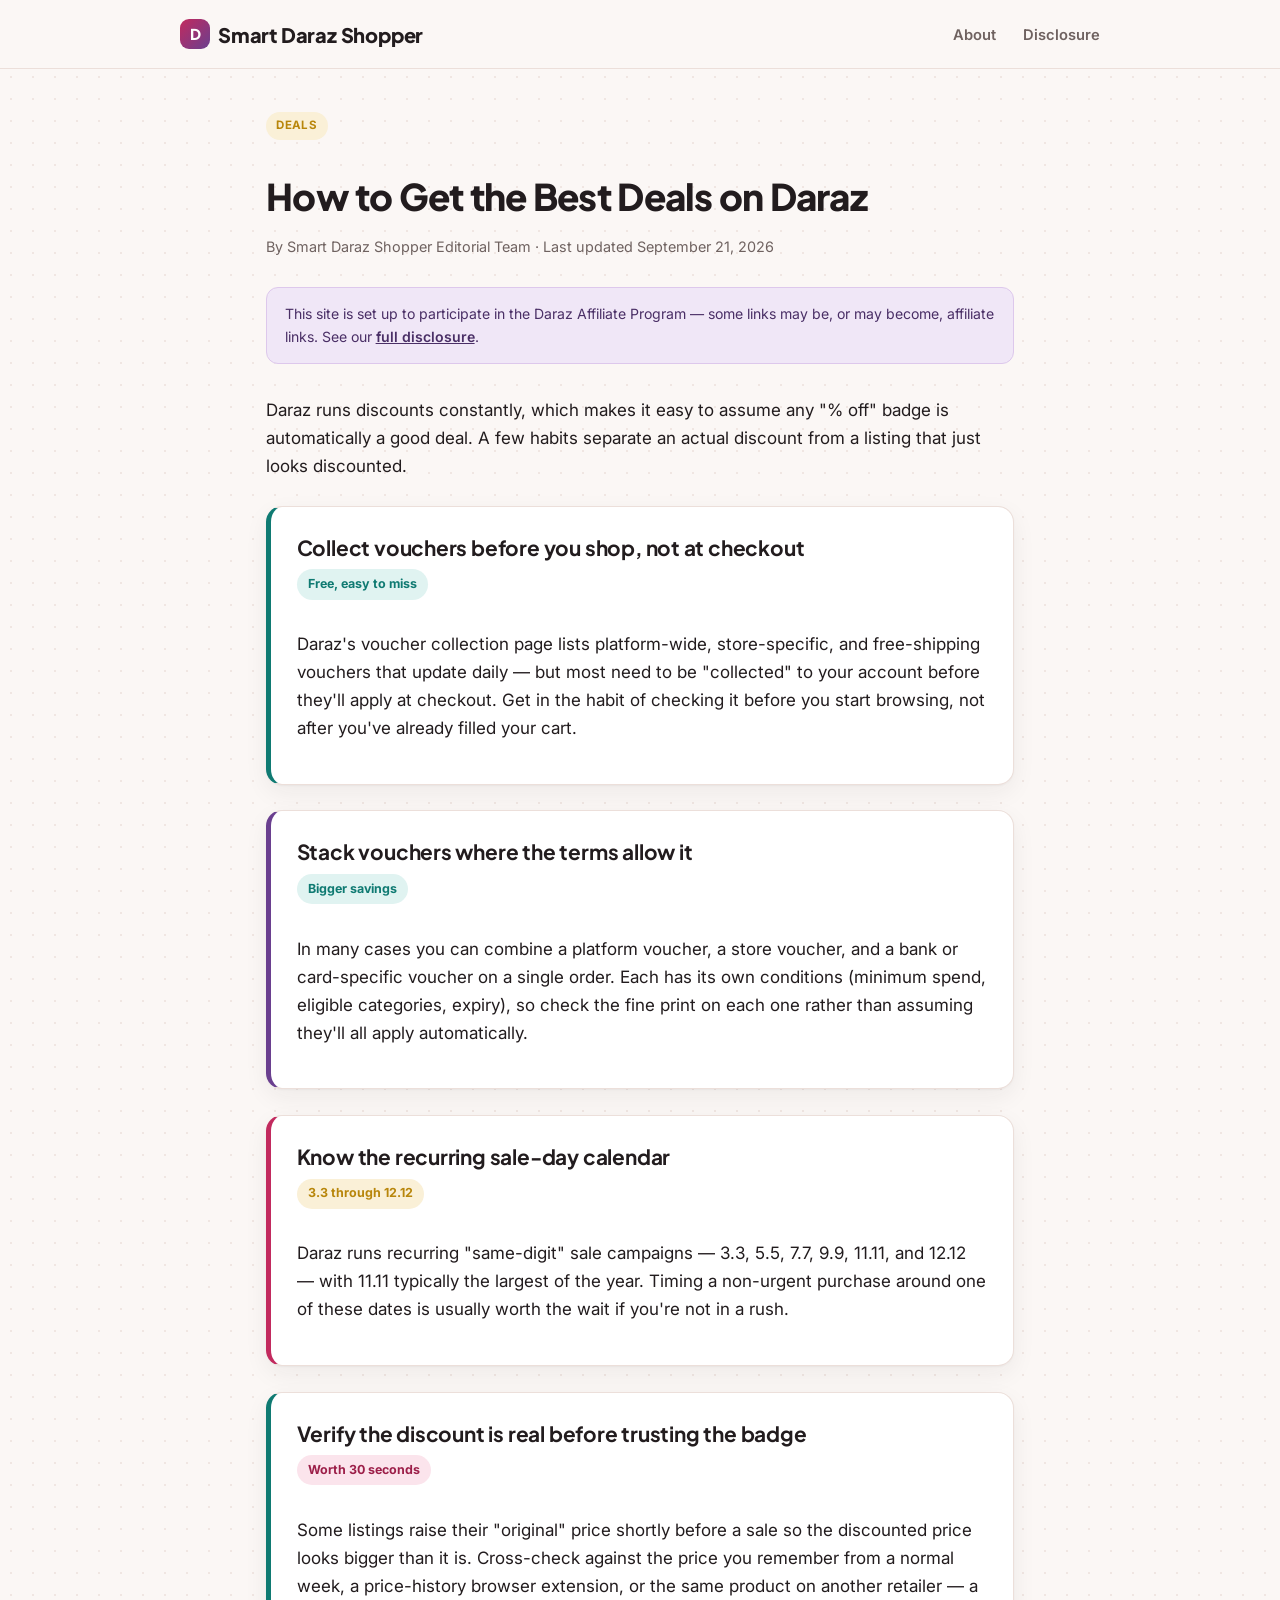
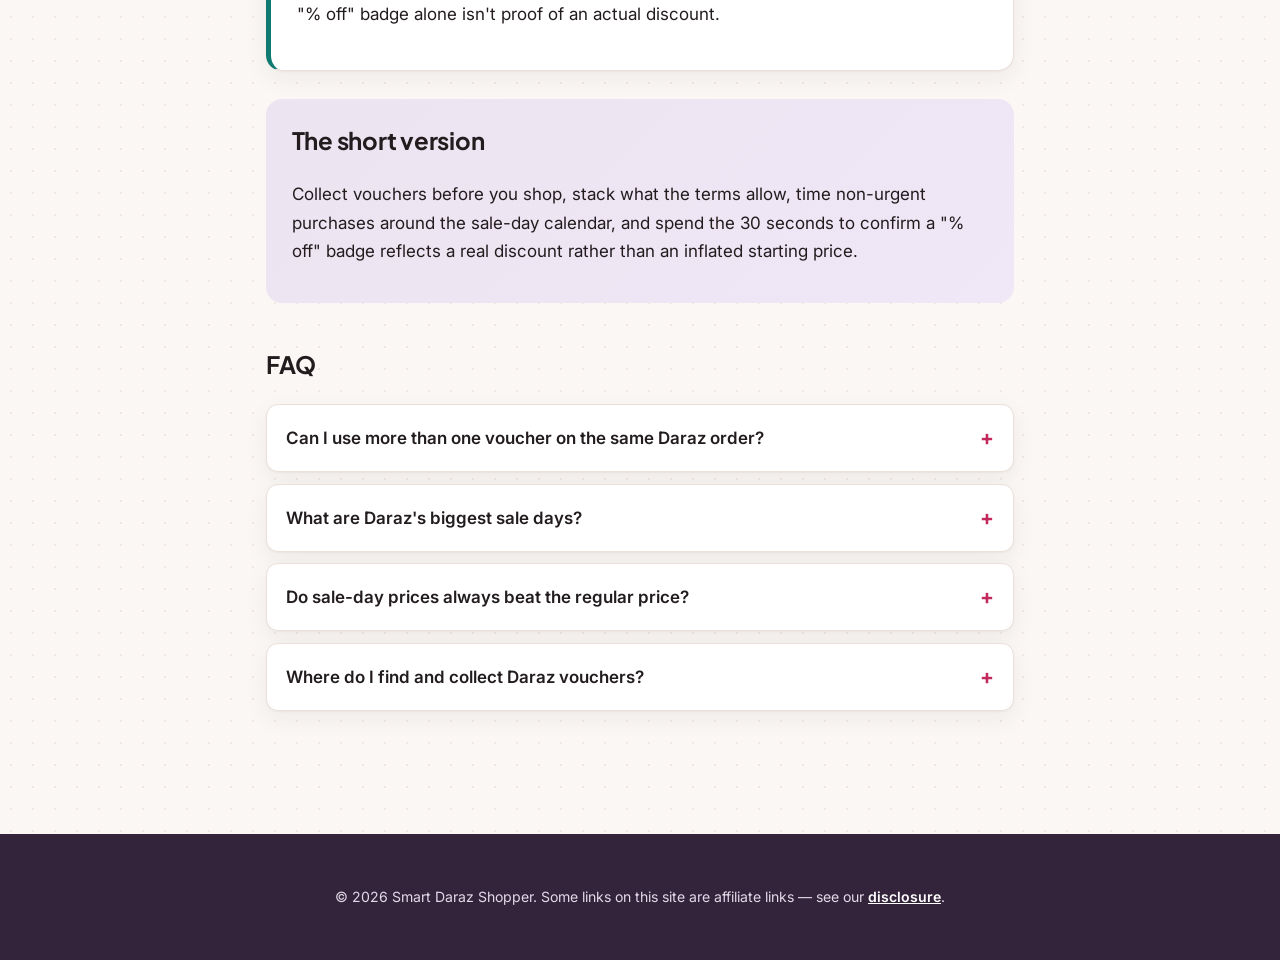
==== posts/how-to-get-best-deals-on-daraz.html @ 183d36eb "Initial site: homepage, about, disclosure, 3 Daraz shopping guides" ====
<!DOCTYPE html>
<html lang="en">
<head>
<meta charset="UTF-8">
<meta name="viewport" content="width=device-width, initial-scale=1.0">
<title>How to Get the Best Deals on Daraz</title>
<meta name="description" content="Vouchers, sale-day timing, and price-tracking tricks that actually save money on Daraz instead of just feeling like a deal.">
<meta name="author" content="Smart Daraz Shopper Editorial Team">
<link rel="canonical" href="https://itsmaheenb-code.github.io/smart-daraz-shopper/posts/how-to-get-best-deals-on-daraz.html">
<link rel="stylesheet" href="../assets/style.css">
<script type="application/ld+json">
{
  "@context": "https://schema.org",
  "@type": "Article",
  "headline": "How to Get the Best Deals on Daraz",
  "description": "Vouchers, sale-day timing, and price-tracking tricks that actually save money on Daraz instead of just feeling like a deal.",
  "author": { "@type": "Organization", "name": "Smart Daraz Shopper" },
  "publisher": { "@type": "Organization", "name": "Smart Daraz Shopper" },
  "datePublished": "2026-09-21",
  "dateModified": "2026-09-21"
}
</script>
<script type="application/ld+json">
{
  "@context": "https://schema.org",
  "@type": "FAQPage",
  "mainEntity": [
    {
      "@type": "Question",
      "name": "Can I use more than one voucher on the same Daraz order?",
      "acceptedAnswer": {
        "@type": "Answer",
        "text": "Often yes — Daraz allows stacking a platform voucher, a store voucher, and a bank/card voucher on the same order in many cases, as long as each one's terms are met. Check each voucher's conditions at checkout, since eligibility varies by voucher and category."
      }
    },
    {
      "@type": "Question",
      "name": "What are Daraz's biggest sale days?",
      "acceptedAnswer": {
        "@type": "Answer",
        "text": "The same-digit campaigns (3.3, 5.5, 7.7, 9.9, 11.11, 12.12) are Daraz's recurring major sale events, with 11.11 typically the largest. Category-specific and brand sales also run throughout the year outside these dates, so it's worth checking current promotions rather than only waiting for the big ones."
      }
    },
    {
      "@type": "Question",
      "name": "Do sale-day prices always beat the regular price?",
      "acceptedAnswer": {
        "@type": "Answer",
        "text": "Not automatically — some listings raise their price shortly before a sale, then \"discount\" back to close to the original. Comparing against a price history or your own notes from a normal week is the only way to confirm a sale price is a real discount, not just a display trick."
      }
    },
    {
      "@type": "Question",
      "name": "Where do I find and collect Daraz vouchers?",
      "acceptedAnswer": {
        "@type": "Answer",
        "text": "Daraz has a dedicated voucher collection page (in-app and on the website) where platform, store, and free-shipping vouchers are listed daily. Collect the ones relevant to your order before adding items to your cart, since a voucher usually needs to be \"collected\" to your account before it can be applied at checkout."
      }
    }
  ]
}
</script>
</head>
<body>

<header class="site-header">
  <div class="wrap">
    <a class="site-title" href="../index.html"><span class="logo-badge">D</span>Smart Daraz Shopper</a>
    <nav class="site-nav">
      <a href="../about.html">About</a>
      <a href="../disclosure.html">Disclosure</a>
    </nav>
  </div>
</header>

<main>
  <span class="post-tag tag-deals">Deals</span>
  <h1>How to Get the Best Deals on Daraz</h1>
  <p class="byline">By Smart Daraz Shopper Editorial Team &middot; Last updated <time datetime="2026-09-21">September 21, 2026</time></p>

  <div class="disclosure-note">
    This site is set up to participate in the Daraz Affiliate Program — some links
    may be, or may become, affiliate links. See our <a href="../disclosure.html">full disclosure</a>.
  </div>

  <p>
    Daraz runs discounts constantly, which makes it easy to assume any
    "% off" badge is automatically a good deal. A few habits separate an
    actual discount from a listing that just looks discounted.
  </p>

  <div class="tool-card">
    <h2>Collect vouchers before you shop, not at checkout</h2>
    <span class="price-chip">Free, easy to miss</span>
    <p>
      Daraz's voucher collection page lists platform-wide, store-specific, and
      free-shipping vouchers that update daily — but most need to be
      "collected" to your account before they'll apply at checkout. Get in
      the habit of checking it before you start browsing, not after you've
      already filled your cart.
    </p>
  </div>

  <div class="tool-card">
    <h2>Stack vouchers where the terms allow it</h2>
    <span class="price-chip">Bigger savings</span>
    <p>
      In many cases you can combine a platform voucher, a store voucher, and
      a bank or card-specific voucher on a single order. Each has its own
      conditions (minimum spend, eligible categories, expiry), so check the
      fine print on each one rather than assuming they'll all apply automatically.
    </p>
  </div>

  <div class="tool-card">
    <h2>Know the recurring sale-day calendar</h2>
    <span class="price-chip gold">3.3 through 12.12</span>
    <p>
      Daraz runs recurring "same-digit" sale campaigns — 3.3, 5.5, 7.7, 9.9,
      11.11, and 12.12 — with 11.11 typically the largest of the year.
      Timing a non-urgent purchase around one of these dates is usually worth
      the wait if you're not in a rush.
    </p>
  </div>

  <div class="tool-card">
    <h2>Verify the discount is real before trusting the badge</h2>
    <span class="price-chip warn">Worth 30 seconds</span>
    <p>
      Some listings raise their "original" price shortly before a sale so the
      discounted price looks bigger than it is. Cross-check against the
      price you remember from a normal week, a price-history browser
      extension, or the same product on another retailer — a "% off" badge
      alone isn't proof of an actual discount.
    </p>
  </div>

  <div class="verdict-box">
    <h2>The short version</h2>
    <p>
      Collect vouchers before you shop, stack what the terms allow, time
      non-urgent purchases around the sale-day calendar, and spend the 30
      seconds to confirm a "% off" badge reflects a real discount rather than
      an inflated starting price.
    </p>
  </div>

  <h2>FAQ</h2>

  <details class="faq-item">
    <summary>Can I use more than one voucher on the same Daraz order?</summary>
    <p class="faq-answer">
      Often yes — Daraz allows stacking a platform voucher, a store voucher,
      and a bank/card voucher on the same order in many cases, as long as
      each one's terms are met. Check each voucher's conditions at checkout,
      since eligibility varies by voucher and category.
    </p>
  </details>

  <details class="faq-item">
    <summary>What are Daraz's biggest sale days?</summary>
    <p class="faq-answer">
      The same-digit campaigns (3.3, 5.5, 7.7, 9.9, 11.11, 12.12) are Daraz's
      recurring major sale events, with 11.11 typically the largest.
      Category-specific and brand sales also run throughout the year outside
      these dates, so it's worth checking current promotions rather than only
      waiting for the big ones.
    </p>
  </details>

  <details class="faq-item">
    <summary>Do sale-day prices always beat the regular price?</summary>
    <p class="faq-answer">
      Not automatically — some listings raise their price shortly before a
      sale, then "discount" back to close to the original. Comparing against
      a price history or your own notes from a normal week is the only way
      to confirm a sale price is a real discount, not just a display trick.
    </p>
  </details>

  <details class="faq-item">
    <summary>Where do I find and collect Daraz vouchers?</summary>
    <p class="faq-answer">
      Daraz has a dedicated voucher collection page (in-app and on the
      website) where platform, store, and free-shipping vouchers are listed
      daily. Collect the ones relevant to your order before adding items to
      your cart, since a voucher usually needs to be "collected" to your
      account before it can be applied at checkout.
    </p>
  </details>
</main>

<footer class="site-footer">
  <p>&copy; 2026 Smart Daraz Shopper. Some links on this site are affiliate links — see our <a href="../disclosure.html">disclosure</a>.</p>
</footer>

</body>
</html>
---- assets/style.css ----
@import url('https://fonts.googleapis.com/css2?family=Plus+Jakarta+Sans:wght@500;600;700;800&family=Inter:wght@400;500;600&display=swap');

:root {
  --bg: #fbf7f5;
  --bg-dot: #f0e6e2;
  --text: #221c1e;
  --muted: #6f6260;
  --accent: #c22a5e;
  --accent-dark: #9c1f49;
  --accent-soft: #fbe4ec;
  --gold: #b8860b;
  --gold-soft: #faf0d7;
  --teal: #0f7a72;
  --teal-soft: #e0f3f1;
  --plum: #6a3f8f;
  --plum-soft: #f0e7f7;
  --navy: #33243b;
  --navy-soft: #ece4f0;
  --card: #ffffff;
  --border: #ecdfda;
  --shadow: 0 1px 2px rgba(34, 28, 30, 0.04), 0 8px 24px rgba(34, 28, 30, 0.06);
  --shadow-hover: 0 4px 8px rgba(34, 28, 30, 0.06), 0 16px 32px rgba(34, 28, 30, 0.10);
  --max-width: 780px;
  --radius: 16px;
}

* { box-sizing: border-box; }

body {
  margin: 0;
  font-family: 'Inter', -apple-system, BlinkMacSystemFont, "Segoe UI", sans-serif;
  background-color: var(--bg);
  background-image: radial-gradient(var(--bg-dot) 1px, transparent 1px);
  background-size: 22px 22px;
  color: var(--text);
  line-height: 1.65;
  font-size: 17px;
}

h1, h2, h3, .site-title, .logo-badge {
  font-family: 'Plus Jakarta Sans', 'Inter', sans-serif;
}

header.site-header {
  background: var(--bg);
  border-bottom: 1px solid var(--border);
  padding: 1.1rem 1rem;
  position: sticky;
  top: 0;
  z-index: 10;
}

header.site-header .wrap {
  max-width: 920px;
  margin: 0 auto;
  display: flex;
  justify-content: space-between;
  align-items: center;
  flex-wrap: wrap;
  gap: 0.5rem;
}

.site-title {
  font-weight: 800;
  font-size: 1.25rem;
  text-decoration: none;
  color: var(--text);
  display: inline-flex;
  align-items: center;
  gap: 0.5rem;
  letter-spacing: -0.01em;
}

.logo-badge {
  display: inline-flex;
  align-items: center;
  justify-content: center;
  width: 30px;
  height: 30px;
  border-radius: 9px;
  background: linear-gradient(135deg, var(--accent), var(--plum));
  color: #fff;
  font-size: 15px;
  font-weight: 800;
  flex-shrink: 0;
}

nav.site-nav a {
  color: var(--muted);
  text-decoration: none;
  margin-left: 1.4rem;
  font-size: 0.92rem;
  font-weight: 600;
}

nav.site-nav a:hover { color: var(--accent); }

main {
  max-width: var(--max-width);
  margin: 0 auto;
  padding: 2.5rem 1rem 4rem;
}

main.wide { max-width: 920px; }

h1 {
  font-size: 2.3rem;
  line-height: 1.18;
  margin-bottom: 0.6rem;
  font-weight: 800;
  letter-spacing: -0.02em;
}

h2 {
  font-size: 1.5rem;
  margin-top: 2.6rem;
  font-weight: 700;
  letter-spacing: -0.01em;
}

h3 { font-size: 1.05rem; margin: 0; font-weight: 600; }

p { margin: 1rem 0; }

a { color: var(--accent); }
a:hover { color: var(--accent-dark); }

.byline {
  color: var(--muted);
  font-size: 0.9rem;
  margin-bottom: 1.75rem;
}

.hero {
  text-align: center;
  padding: 1rem 0 2.5rem;
}

.hero .eyebrow {
  display: inline-block;
  background: var(--accent-soft);
  color: var(--accent-dark);
  font-weight: 700;
  font-size: 0.78rem;
  letter-spacing: 0.04em;
  text-transform: uppercase;
  padding: 0.35rem 0.8rem;
  border-radius: 999px;
  margin-bottom: 1.1rem;
}

.hero h1 { font-size: 2.5rem; max-width: 620px; margin: 0 auto 0.9rem; }

.intro {
  color: var(--muted);
  font-size: 1.08rem;
  max-width: 560px;
  margin: 0 auto;
}

.disclosure-note {
  background: var(--plum-soft);
  border: 1px solid #ddc8ec;
  border-radius: 12px;
  padding: 0.9rem 1.1rem;
  font-size: 0.88rem;
  color: #4a2f66;
  margin: 1.5rem 0 2rem;
}

.disclosure-note a { color: #4a2f66; text-decoration: underline; font-weight: 600; }

table {
  width: 100%;
  border-collapse: separate;
  border-spacing: 0;
  margin: 1.75rem 0;
  font-size: 0.92rem;
  background: var(--card);
  border-radius: var(--radius);
  overflow: hidden;
  box-shadow: var(--shadow);
  border: 1px solid var(--border);
}

th, td {
  text-align: left;
  padding: 0.8rem 1rem;
  border-bottom: 1px solid var(--border);
}

th {
  color: var(--muted);
  font-weight: 700;
  font-size: 0.78rem;
  text-transform: uppercase;
  letter-spacing: 0.04em;
  background: var(--bg-dot);
}

tr:last-child td { border-bottom: none; }
tbody tr:hover { background: #fdfaf9; }

/* Highlighted tip/step cards inside posts */
.tool-card {
  background: var(--card);
  border: 1px solid var(--border);
  border-left: 5px solid var(--accent);
  border-radius: var(--radius);
  padding: 1.5rem 1.6rem 1.6rem;
  margin: 1.6rem 0;
  box-shadow: var(--shadow);
}

.tool-card:nth-of-type(3n+2) { border-left-color: var(--teal); }
.tool-card:nth-of-type(3n+3) { border-left-color: var(--plum); }

.tool-card h2 { margin-top: 0; margin-bottom: 0.2rem; font-size: 1.3rem; }

.tool-card .price-chip {
  display: inline-block;
  background: var(--teal-soft);
  color: var(--teal);
  font-weight: 700;
  font-size: 0.78rem;
  padding: 0.3rem 0.7rem;
  border-radius: 999px;
  margin-bottom: 0.9rem;
}

.tool-card .price-chip.warn {
  background: var(--accent-soft);
  color: var(--accent-dark);
}

.tool-card .price-chip.gold {
  background: var(--gold-soft);
  color: var(--gold);
}

.cta {
  display: inline-block;
  background: linear-gradient(135deg, var(--accent), var(--accent-dark));
  color: #fff;
  padding: 0.65rem 1.3rem;
  border-radius: 999px;
  text-decoration: none;
  font-weight: 700;
  font-size: 0.92rem;
  box-shadow: 0 4px 12px rgba(194, 42, 94, 0.28);
}

.cta:hover { color: #fff; opacity: 0.92; }

.plain-link {
  font-weight: 600;
}

/* FAQ accordions */
.faq-item {
  background: var(--card);
  border: 1px solid var(--border);
  border-radius: 12px;
  margin: 0.7rem 0;
  box-shadow: var(--shadow);
  overflow: hidden;
}

.faq-item summary {
  cursor: pointer;
  padding: 1rem 1.2rem;
  font-weight: 600;
  list-style: none;
  display: flex;
  justify-content: space-between;
  align-items: center;
  gap: 1rem;
}

.faq-item summary::-webkit-details-marker { display: none; }

.faq-item summary::after {
  content: "+";
  font-size: 1.3rem;
  color: var(--accent);
  flex-shrink: 0;
  font-weight: 700;
  transition: transform 0.15s ease;
}

.faq-item[open] summary::after { transform: rotate(45deg); }

.faq-item .faq-answer {
  padding: 0 1.2rem 1.1rem;
  color: var(--muted);
  margin: 0;
}

.verdict-box {
  background: linear-gradient(135deg, var(--navy-soft), var(--plum-soft));
  border-radius: var(--radius);
  padding: 1.4rem 1.6rem;
  margin: 1.75rem 0;
}

.verdict-box h2 { margin-top: 0; }

/* Homepage post cards */
.post-grid {
  display: grid;
  gap: 1.1rem;
  list-style: none;
  padding: 0;
  margin: 0;
}

.post-card {
  display: block;
  background: var(--card);
  border: 1px solid var(--border);
  border-radius: var(--radius);
  padding: 1.5rem 1.6rem;
  text-decoration: none;
  color: var(--text);
  box-shadow: var(--shadow);
  transition: transform 0.15s ease, box-shadow 0.15s ease;
}

.post-card:hover {
  transform: translateY(-3px);
  box-shadow: var(--shadow-hover);
  color: var(--text);
}

.post-tag {
  display: inline-block;
  font-size: 0.72rem;
  font-weight: 700;
  letter-spacing: 0.03em;
  text-transform: uppercase;
  padding: 0.28rem 0.65rem;
  border-radius: 999px;
  margin-bottom: 0.7rem;
}

.tag-safety { background: var(--accent-soft); color: var(--accent-dark); }
.tag-deals { background: var(--gold-soft); color: var(--gold); }
.tag-sellers { background: var(--teal-soft); color: var(--teal); }
.tag-returns { background: var(--plum-soft); color: var(--plum); }
.tag-payments { background: var(--navy-soft); color: var(--navy); }

.post-card .post-title {
  font-family: 'Plus Jakarta Sans', sans-serif;
  font-size: 1.2rem;
  font-weight: 700;
  margin-bottom: 0.4rem;
  display: block;
}

.post-card .excerpt {
  color: var(--muted);
  font-size: 0.95rem;
  margin: 0;
}

footer.site-footer {
  background: var(--navy);
  color: #e3d9e8;
  padding: 2.2rem 1rem;
  text-align: center;
  font-size: 0.88rem;
  margin-top: 3rem;
}

footer.site-footer a { color: #fff; font-weight: 600; }

@media (max-width: 480px) {
  body { font-size: 16px; }
  h1 { font-size: 1.7rem; }
  .hero h1 { font-size: 1.9rem; }
}
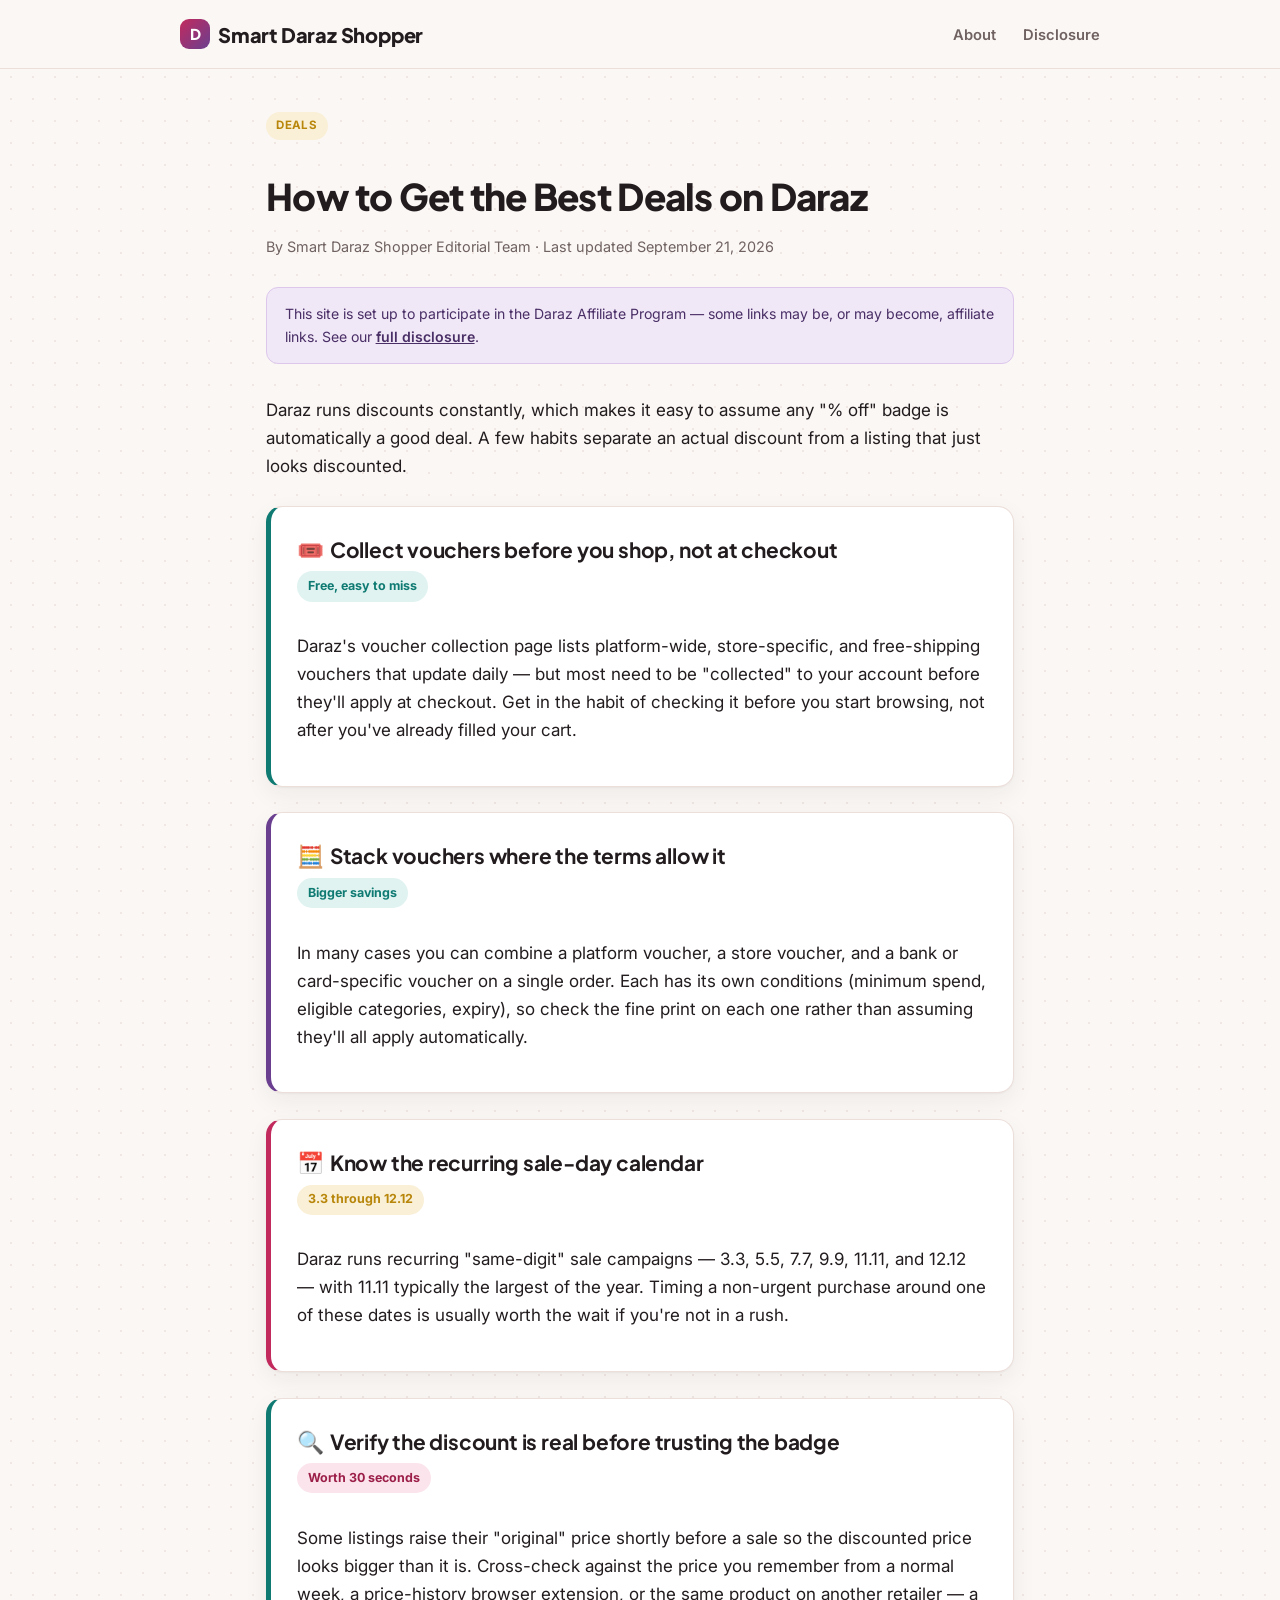
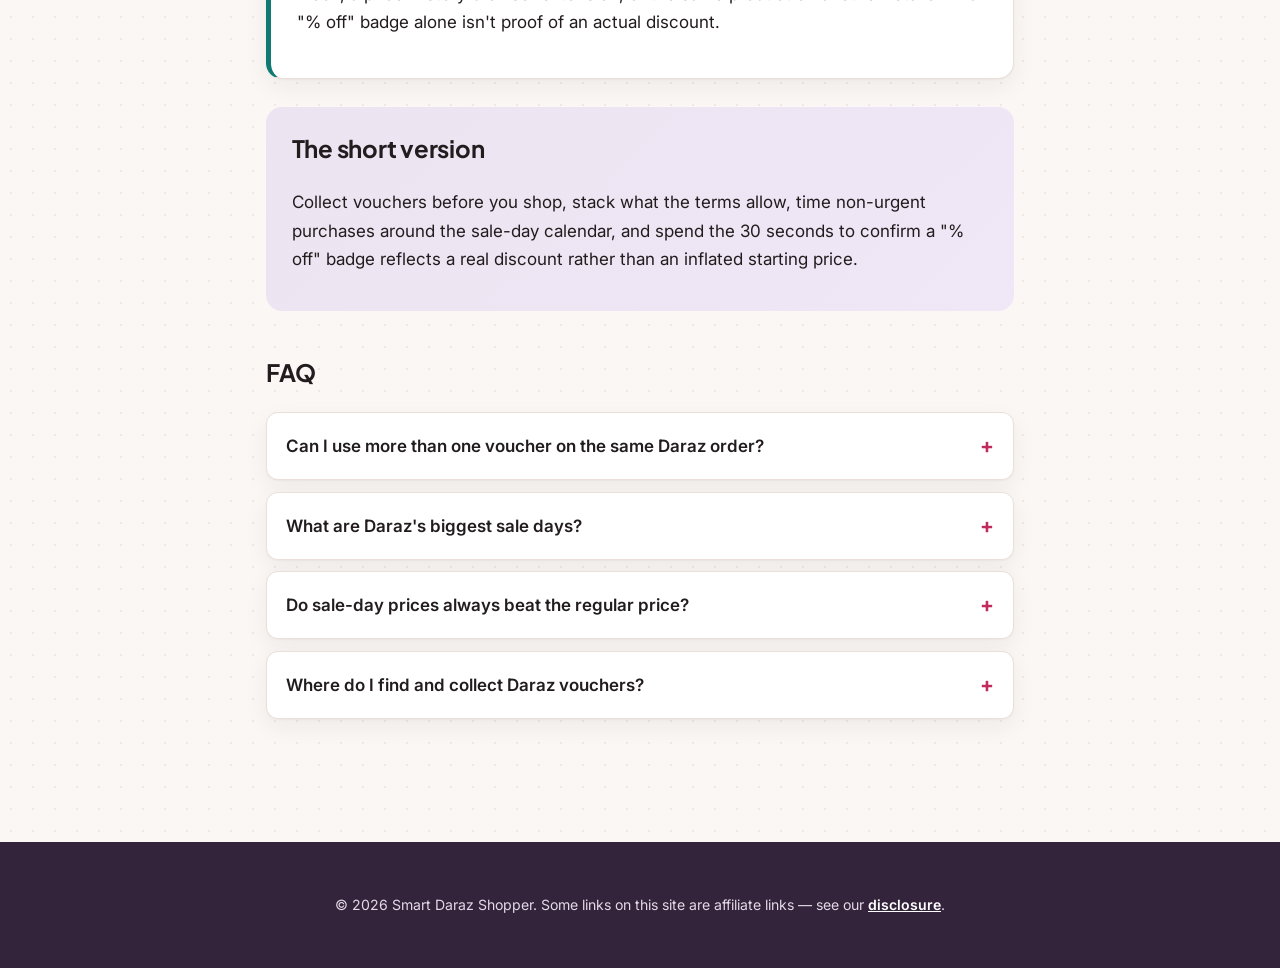
==== commit d1cbc9d2: "Add design polish (icons, haul gallery components) and haul post workflow/template" ====
--- a/posts/how-to-get-best-deals-on-daraz.html
+++ b/posts/how-to-get-best-deals-on-daraz.html
@@ -90,7 +90,7 @@
   </p>
 
   <div class="tool-card">
-    <h2>Collect vouchers before you shop, not at checkout</h2>
+    <h2><span class="section-icon">🎟️</span>Collect vouchers before you shop, not at checkout</h2>
     <span class="price-chip">Free, easy to miss</span>
     <p>
       Daraz's voucher collection page lists platform-wide, store-specific, and
@@ -102,7 +102,7 @@
   </div>
 
   <div class="tool-card">
-    <h2>Stack vouchers where the terms allow it</h2>
+    <h2><span class="section-icon">🧮</span>Stack vouchers where the terms allow it</h2>
     <span class="price-chip">Bigger savings</span>
     <p>
       In many cases you can combine a platform voucher, a store voucher, and
@@ -113,7 +113,7 @@
   </div>
 
   <div class="tool-card">
-    <h2>Know the recurring sale-day calendar</h2>
+    <h2><span class="section-icon">📅</span>Know the recurring sale-day calendar</h2>
     <span class="price-chip gold">3.3 through 12.12</span>
     <p>
       Daraz runs recurring "same-digit" sale campaigns — 3.3, 5.5, 7.7, 9.9,
@@ -124,7 +124,7 @@
   </div>
 
   <div class="tool-card">
-    <h2>Verify the discount is real before trusting the badge</h2>
+    <h2><span class="section-icon">🔍</span>Verify the discount is real before trusting the badge</h2>
     <span class="price-chip warn">Worth 30 seconds</span>
     <p>
       Some listings raise their "original" price shortly before a sale so the
--- a/assets/style.css
+++ b/assets/style.css
@@ -16,6 +16,8 @@
   --plum-soft: #f0e7f7;
   --navy: #33243b;
   --navy-soft: #ece4f0;
+  --peach: #c1642c;
+  --peach-soft: #fbe9dc;
   --card: #ffffff;
   --border: #ecdfda;
   --shadow: 0 1px 2px rgba(34, 28, 30, 0.04), 0 8px 24px rgba(34, 28, 30, 0.06);
@@ -348,6 +350,7 @@
 .tag-sellers { background: var(--teal-soft); color: var(--teal); }
 .tag-returns { background: var(--plum-soft); color: var(--plum); }
 .tag-payments { background: var(--navy-soft); color: var(--navy); }
+.tag-hauls { background: var(--peach-soft); color: var(--peach); }
 
 .post-card .post-title {
   font-family: 'Plus Jakarta Sans', sans-serif;
@@ -362,6 +365,102 @@
   font-size: 0.95rem;
   margin: 0;
 }
+
+/* Haul photo galleries */
+.haul-grid {
+  display: grid;
+  grid-template-columns: repeat(auto-fill, minmax(240px, 1fr));
+  gap: 1.1rem;
+  margin: 1.75rem 0;
+}
+
+.haul-item {
+  position: relative;
+  background: var(--card);
+  border: 1px solid var(--border);
+  border-radius: var(--radius);
+  overflow: hidden;
+  box-shadow: var(--shadow);
+  transition: transform 0.15s ease, box-shadow 0.15s ease;
+}
+
+.haul-item:hover { transform: translateY(-3px); box-shadow: var(--shadow-hover); }
+
+.haul-item img {
+  display: block;
+  width: 100%;
+  aspect-ratio: 1 / 1;
+  object-fit: cover;
+  background: var(--bg-dot);
+}
+
+.haul-item .price-badge {
+  position: absolute;
+  top: 0.7rem;
+  right: 0.7rem;
+  background: rgba(34, 28, 30, 0.82);
+  color: #fff;
+  font-weight: 700;
+  font-size: 0.78rem;
+  padding: 0.3rem 0.65rem;
+  border-radius: 999px;
+  backdrop-filter: none;
+}
+
+.haul-item .haul-caption {
+  padding: 0.9rem 1rem 1.1rem;
+}
+
+.haul-item .haul-caption strong {
+  display: block;
+  font-size: 0.98rem;
+  margin-bottom: 0.25rem;
+}
+
+.haul-item .haul-caption p {
+  margin: 0;
+  font-size: 0.88rem;
+  color: var(--muted);
+}
+
+.haul-item .haul-caption a.plain-link {
+  display: inline-block;
+  margin-top: 0.5rem;
+  font-size: 0.85rem;
+}
+
+/* Small section icon accents */
+.section-icon {
+  display: inline-block;
+  margin-right: 0.4rem;
+  font-size: 1.05em;
+}
+
+/* Quick category nav row on homepage */
+.category-nav {
+  display: flex;
+  flex-wrap: wrap;
+  gap: 0.6rem;
+  justify-content: center;
+  margin-bottom: 2.5rem;
+}
+
+.category-nav a {
+  display: inline-flex;
+  align-items: center;
+  gap: 0.4rem;
+  background: var(--card);
+  border: 1px solid var(--border);
+  border-radius: 999px;
+  padding: 0.45rem 0.9rem;
+  font-size: 0.85rem;
+  font-weight: 600;
+  color: var(--text);
+  text-decoration: none;
+  box-shadow: var(--shadow);
+}
+
+.category-nav a:hover { color: var(--accent); transform: translateY(-1px); }
 
 footer.site-footer {
   background: var(--navy);
